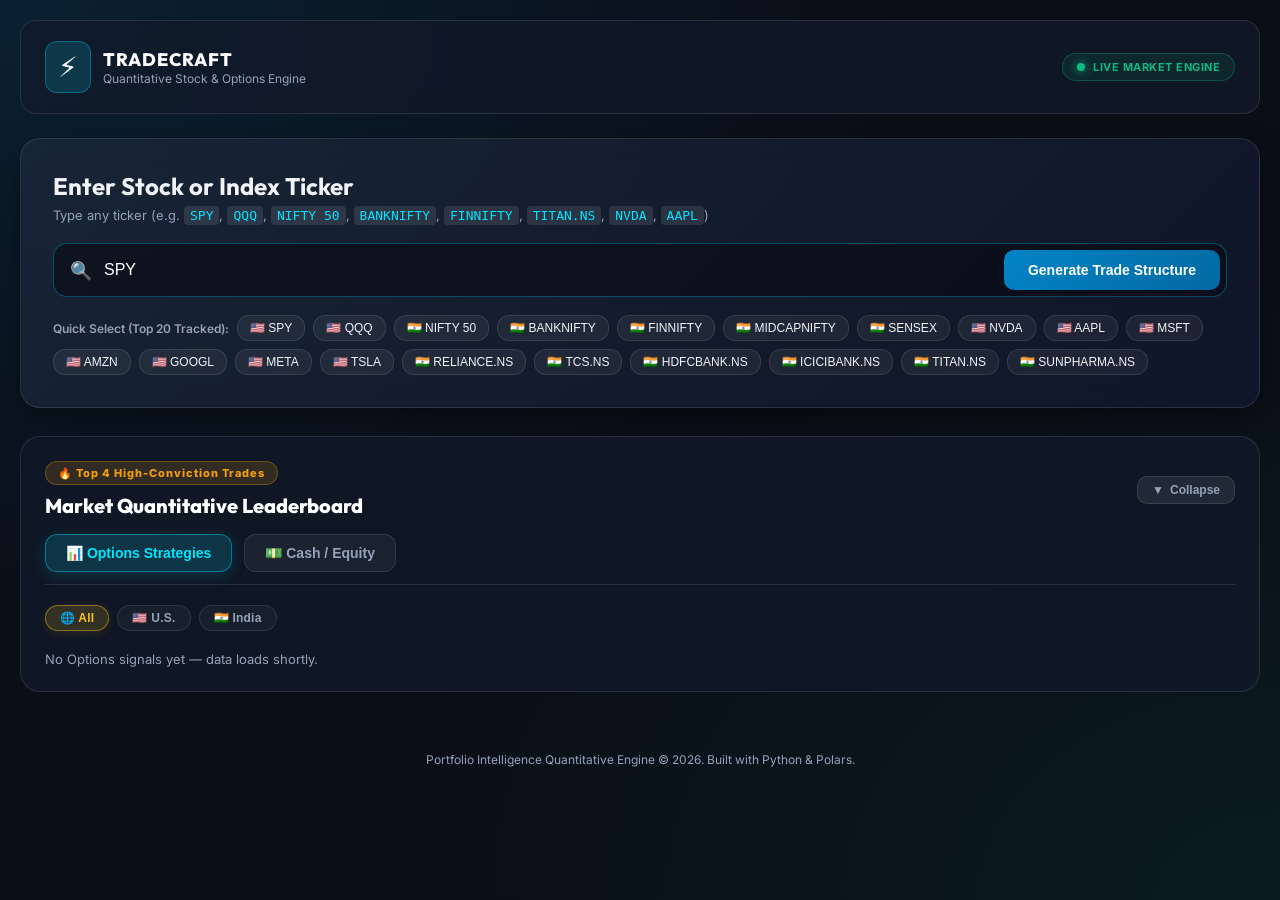
==== web/index.html @ 56a3c94c "Explicitly label Fit Score percentage on main dashboard overview card" ====
<!DOCTYPE html>
<html lang="en">
<head>
  <meta charset="UTF-8">
  <meta name="viewport" content="width=device-width, initial-scale=1.0">
  <meta http-equiv="Cache-Control" content="no-cache, no-store, must-revalidate">
  <meta http-equiv="Pragma" content="no-cache">
  <meta http-equiv="Expires" content="0">
  <title>TradeCraft | Quantitative Stock & Options Engine</title>
  <link rel="preconnect" href="https://fonts.googleapis.com">
  <link rel="preconnect" href="https://fonts.gstatic.com" crossorigin>
  <link href="https://fonts.googleapis.com/css2?family=Inter:wght@300;400;500;600;700;800&family=Outfit:wght@400;600;700;800&display=swap" rel="stylesheet">
  <link rel="stylesheet" href="styles.css?v=20260728_04">
</head>
<body>
  <div class="app-container">
    <!-- Navbar -->
    <header class="navbar">
      <div class="logo-area">
        <div class="logo-icon">⚡</div>
        <div class="logo-text">
          <span class="brand-title">TRADECRAFT</span>
          <span class="brand-subtitle">Quantitative Stock & Options Engine</span>
        </div>
      </div>
      <div class="market-status">
        <span class="pulse-dot"></span>
        <span class="status-text">LIVE MARKET ENGINE</span>
      </div>
    </header>

    <!-- Search Section -->
    <section class="search-section">
      <div class="search-card">
        <h2>Enter Stock or Index Ticker</h2>
        <p class="search-hint">Type any ticker (e.g. <code>SPY</code>, <code>QQQ</code>, <code>NIFTY 50</code>, <code>BANKNIFTY</code>, <code>FINNIFTY</code>, <code>TITAN.NS</code>, <code>NVDA</code>, <code>AAPL</code>)</p>
        
        <form id="search-form" class="search-form">
          <div class="input-wrapper">
            <span class="search-icon">🔍</span>
            <input type="text" id="symbol-input" placeholder="Search company name or ticker (e.g. Titan, Reliance, Apple, Nifty 50, SPY)..." autocomplete="off" value="SPY">
            <div id="search-autocomplete" class="search-autocomplete" style="display: none;"></div>
            <button type="submit" id="analyze-btn" class="btn-primary">
              <span class="btn-text">Generate Trade Structure</span>
              <span class="spinner" id="btn-spinner" style="display: none;"></span>
            </button>
          </div>
        </form>

        <div class="quick-chips" id="quick-chips">
          <span class="chip-label">Quick Select:</span>
          <button class="chip" data-symbol="SPY">SPY</button>
          <button class="chip" data-symbol="QQQ">QQQ</button>
          <button class="chip" data-symbol="^NSEI">NIFTY 50</button>
          <button class="chip" data-symbol="^NSEBANK">BANKNIFTY</button>
          <button class="chip" data-symbol="NIFTY_FIN_SERVICE.NS">FINNIFTY</button>
          <button class="chip" data-symbol="^NSEMDCP50">MIDCAPNIFTY</button>
          <button class="chip" data-symbol="^BSESN">SENSEX</button>
          <button class="chip" data-symbol="TITAN.NS">TITAN.NS</button>
          <button class="chip" data-symbol="NVDA">NVDA</button>
        </div>
      </div>
    </section>

    <!-- Top 4 Recommended Trades Leaderboard (Foldable) -->
    <section class="top-trades-section" id="top-trades-section">
      <div class="top-trades-header" id="leaderboard-toggle-btn">
        <div class="top-trades-title-area">
          <span class="section-badge">🔥 Top 4 High-Conviction Trades</span>
          <h2 class="section-title">Market Quantitative Leaderboard</h2>
        </div>
        <button class="fold-toggle-btn" id="fold-toggle-btn" aria-label="Toggle Leaderboard">
          <span id="fold-icon">▼</span>
          <span id="fold-text">Collapse</span>
        </button>
      </div>

      <div id="leaderboard-body" class="leaderboard-body">
        <div class="market-tabs">
          <button class="market-tab active" id="tab-options" data-category="options">📊 Options Strategies</button>
          <button class="market-tab" id="tab-cash" data-category="cash">💵 Cash / Equity</button>
        </div>
        <div class="market-filter-pills">
          <button class="filter-pill active" id="pill-all" data-market="all">🌐 All</button>
          <button class="filter-pill" id="pill-us" data-market="us">🇺🇸 U.S.</button>
          <button class="filter-pill" id="pill-india" data-market="india">🇮🇳 India</button>
        </div>

        <div id="top-trades-grid" class="top-trades-grid">
          <!-- Rendered dynamically by app.js -->
        </div>
      </div>
    </section>


    <!-- Loading State -->
    <div id="loading-state" class="loading-state" style="display: none;">
      <div class="pulse-loader"></div>
      <p class="loading-text">Fetching 2-Year OHLCV Data & Evaluating Decision Rules...</p>
    </div>

    <!-- Error Banner -->
    <div id="error-banner" class="error-banner" style="display: none;">
      <span class="error-icon">⚠️</span>
      <span id="error-message">Failed to load market data for ticker.</span>
    </div>

    <!-- Main layout: results + news sidebar -->
    <div class="main-with-sidebar" id="main-with-sidebar" style="display:none;">

      <!-- Results Container -->
      <main id="results-container" class="results-container">
        <div class="analysis-hero-grid">
          <!-- Hero Header: Stock Overview & Score -->
          <section class="hero-overview">
            <div class="overview-header">
              <div>
                <span class="symbol-badge" id="res-symbol">SPY</span>
                <h1 class="stock-price" id="res-price">$738.93</h1>
                <p class="as-of-time" id="res-as-of">As of Live Market Feed</p>
              </div>

              <div class="score-card">
                <div class="score-ring">
                  <span class="score-val" id="res-fit-score">85%</span>
                  <span class="score-denom">Fit Score</span>
                </div>
                <div class="score-meta">
                  <div class="regime-tag" id="res-regime">🟢 Strong Bull</div>
                  <div class="confidence-tag" id="res-confidence">Grade A</div>
                </div>
              </div>
            </div>
          </section>

          <!-- Primary Recommended Option Trade Card -->
          <section class="trade-recommendation-card">
            <div class="card-header">
              <div class="header-title">
                <span class="recommend-badge">RECOMMENDED OPTION TRADE</span>
                <h2 id="res-strategy-name">Credit Put Spread</h2>
              </div>
              <div class="trade-profile-pill" id="res-trade-profile">Credit | 30-45 DTE | 15-20 Delta</div>
            </div>

            <div class="trade-legs-container" id="res-legs-container">
              <!-- Dynamic Legs HTML -->
            </div>

            <div class="trade-metrics-row">
              <div class="metric-box">
                <span class="metric-lbl">Max Return / Risk</span>
                <span class="metric-val highlight" id="res-max-gain">Defined</span>
              </div>
              <div class="metric-box">
                <span class="metric-lbl">Implied Volatility (VIX)</span>
                <span class="metric-val" id="res-vix">15.0</span>
              </div>
              <div class="metric-box">
                <span class="metric-lbl">Target Expiration Window</span>
                <span class="metric-val" id="res-expiration-window">30-45 DTE</span>
              </div>
            </div>
          </section>
        </div>

        <!-- Technical Indicator Grid & Rules Breakdown -->
        <div class="grid-two-col">
          <!-- Technical Indicators Card -->
          <div class="panel-card">
            <div class="panel-header">
              <h3>📊 Market Indicators</h3>
            </div>
            <div class="indicator-grid" id="res-indicators-grid">
              <!-- Dynamic Indicators HTML -->
            </div>
          </div>

          <!-- Portfolio Manager Exit & Risk Rules Card -->
          <div class="panel-card">
            <div class="panel-header">
              <h3>🛡️ Position Exit & Risk Rules</h3>
            </div>
            <div class="exit-rules-list">
              <div class="exit-rule-item profit">
                <span class="rule-icon">🎯</span>
                <div>
                  <strong>50% Take Profit Rule</strong>
                  <p>Close trade when 50% to 75% of maximum profit is realized</p>
                </div>
              </div>
              <div class="exit-rule-item review">
                <span class="rule-icon">🕒</span>
                <div>
                  <strong>21 DTE Review Window</strong>
                  <p>Evaluate theta decay & delta expansion. Manage if delta exceeds 0.30</p>
                </div>
              </div>
              <div class="exit-rule-item exit">
                <span class="rule-icon">🔴</span>
                <div>
                  <strong>14 DTE Mandatory Gamma Exit Gate</strong>
                  <p>Mandatory exit or roll at 14 DTE to eliminate gamma acceleration risk</p>
                </div>
              </div>
              <div class="exit-rule-item stop">
                <span class="rule-icon">⚠️</span>
                <div>
                  <strong>100% Max Stop Loss Limit</strong>
                  <p>Close immediately if net loss reaches 1x net premium received</p>
                </div>
              </div>
            </div>
          </div>
        </div>

        <!-- Quantitative Decision Tree Rules Checklist -->
        <section class="panel-card full-width">
          <div class="panel-header">
            <h3>🌲 Quantitative Trend Rules Checklist (8-Rule Matrix)</h3>
          </div>
          <div class="rules-table-container">
            <table class="rules-table">
              <thead>
                <tr>
                  <th>Status</th>
                  <th>Trend Rule</th>
                  <th>Weighted Score</th>
                  <th>Quantitative Explanation</th>
                </tr>
              </thead>
              <tbody id="res-rules-tbody">
                <!-- Dynamic Rules HTML -->
              </tbody>
            </table>
          </div>
        </section>
      </main>

      <!-- News Sidebar -->
      <aside class="news-sidebar" id="news-sidebar">
        <div class="news-sidebar-header">
          <span class="section-badge">📰 News & Sentiment</span>
          <h3 class="news-sidebar-title" id="news-symbol-subtitle">Headlines</h3>
        </div>
        <div id="news-articles-list" class="news-sidebar-list">
          <!-- Rendered dynamically by app.js -->
        </div>
      </aside>

    </div><!-- /main-with-sidebar -->

    <!-- Footer -->
    <footer class="footer">
      <p>Portfolio Intelligence Quantitative Engine &copy; 2026. Built with Python & Polars.</p>
    </footer>
  </div>

  <script src="app.js?v=20260730_03"></script>
</body>
</html>
---- web/styles.css ----
/* Modern Dark Glassmorphism Design Tokens */
:root {
  --bg-dark: #0a0e17;
  --bg-card: rgba(18, 26, 42, 0.75);
  --bg-card-hover: rgba(28, 38, 62, 0.85);
  --border-color: rgba(255, 255, 255, 0.1);
  --border-glow: rgba(0, 229, 255, 0.3);

  --text-main: #f0f4f8;
  --text-muted: #94a3b8;
  --text-accent: #38bdf8;

  --accent-cyan: #00e5ff;
  --accent-green: #10b981;
  --accent-yellow: #f59e0b;
  --accent-red: #ef4444;
  --accent-purple: #8b5cf6;

  --gradient-card: linear-gradient(135deg, rgba(30, 41, 59, 0.7) 0%, rgba(15, 23, 42, 0.9) 100%);
  --gradient-btn: linear-gradient(135deg, #0284c7 0%, #0369a1 100%);
  --shadow-lg: 0 10px 30px -5px rgba(0, 0, 0, 0.5);
  --font-family: 'Inter', system-ui, -apple-system, sans-serif;
  --font-heading: 'Outfit', sans-serif;
}

* {
  box-sizing: border-box;
  margin: 0;
  padding: 0;
}

body {
  background-color: var(--bg-dark);
  background-image: 
    radial-gradient(at 0% 0%, rgba(14, 165, 233, 0.12) 0px, transparent 50%),
    radial-gradient(at 100% 100%, rgba(16, 185, 129, 0.08) 0px, transparent 50%);
  color: var(--text-main);
  font-family: var(--font-family);
  min-height: 100vh;
  padding: 20px;
}

.app-container {
  max-width: 1440px;
  margin: 0 auto;
}

/* Navbar */
.navbar {
  display: flex;
  justify-content: space-between;
  align-items: center;
  padding: 20px 24px;
  background: var(--bg-card);
  backdrop-filter: blur(12px);
  border: 1px solid var(--border-color);
  border-radius: 16px;
  margin-bottom: 24px;
}

.logo-area {
  display: flex;
  align-items: center;
  gap: 12px;
}

.logo-icon {
  font-size: 28px;
  background: rgba(0, 229, 255, 0.15);
  padding: 8px 12px;
  border-radius: 12px;
  border: 1px solid rgba(0, 229, 255, 0.3);
}

.logo-text {
  display: flex;
  flex-direction: column;
}

.brand-title {
  font-family: var(--font-heading);
  font-size: 18px;
  font-weight: 800;
  letter-spacing: 1px;
  color: #ffffff;
}

.brand-subtitle {
  font-size: 12px;
  color: var(--text-muted);
}

.market-status {
  display: flex;
  align-items: center;
  gap: 8px;
  background: rgba(16, 185, 129, 0.1);
  padding: 6px 14px;
  border-radius: 20px;
  border: 1px solid rgba(16, 185, 129, 0.3);
}

.pulse-dot {
  width: 8px;
  height: 8px;
  background-color: var(--accent-green);
  border-radius: 50%;
  box-shadow: 0 0 10px var(--accent-green);
  animation: pulse 1.5s infinite;
}

@keyframes pulse {
  0% { transform: scale(0.95); opacity: 0.8; }
  50% { transform: scale(1.2); opacity: 1; }
  100% { transform: scale(0.95); opacity: 0.8; }
}

.status-text {
  font-size: 11px;
  font-weight: 700;
  color: var(--accent-green);
  letter-spacing: 0.5px;
}

/* Search Section */
.search-card {
  background: var(--gradient-card);
  backdrop-filter: blur(12px);
  border: 1px solid var(--border-color);
  border-radius: 20px;
  padding: 32px;
  margin-bottom: 28px;
  box-shadow: var(--shadow-lg);
}

.search-card h2 {
  font-family: var(--font-heading);
  font-size: 24px;
  font-weight: 700;
  margin-bottom: 6px;
}

.search-hint {
  font-size: 13px;
  color: var(--text-muted);
  margin-bottom: 20px;
}

.search-hint code {
  background: rgba(255, 255, 255, 0.1);
  padding: 2px 6px;
  border-radius: 4px;
  color: var(--accent-cyan);
}

.search-form .input-wrapper {
  position: relative;
  display: flex;
  align-items: center;
  background: rgba(10, 14, 23, 0.7);
  border: 1px solid var(--border-glow);
  border-radius: 14px;
  padding: 6px 6px 6px 16px;
  gap: 12px;

  transition: border-color 0.2s ease, box-shadow 0.2s ease;
}

.search-autocomplete {
  position: absolute;
  top: 100%;
  left: 0;
  right: 0;
  margin-top: 6px;
  background: rgba(15, 23, 42, 0.95);
  backdrop-filter: blur(16px);
  border: 1px solid var(--accent-cyan);
  border-radius: 12px;
  box-shadow: 0 10px 30px rgba(0, 0, 0, 0.8);
  overflow-y: auto;
  max-height: 320px;
  z-index: 9999;
}

.autocomplete-item {
  display: flex;
  justify-content: space-between;
  align-items: center;
  padding: 12px 16px;
  cursor: pointer;
  border-bottom: 1px solid rgba(255, 255, 255, 0.05);
  transition: background 0.2s ease;
}

.autocomplete-item:last-child {
  border-bottom: none;
}

.autocomplete-item:hover {
  background: rgba(0, 229, 255, 0.15);
}

.autocomplete-name {
  font-size: 13px;
  font-weight: 600;
  color: #ffffff;
}

.autocomplete-sym {
  font-size: 11px;
  font-weight: 700;
  color: var(--accent-cyan);
  background: rgba(0, 229, 255, 0.1);
  padding: 2px 6px;
  border-radius: 4px;
}

.search-form .input-wrapper:focus-within {
  border-color: var(--accent-cyan);
  box-shadow: 0 0 15px rgba(0, 229, 255, 0.25);
}

.search-icon {
  font-size: 18px;
  color: var(--text-muted);
}

.search-form input {
  flex: 1;
  background: transparent;
  border: none;
  outline: none;
  color: #ffffff;
  font-size: 16px;
  font-weight: 500;
}

.btn-primary {
  background: var(--gradient-btn);
  color: #ffffff;
  border: none;
  padding: 12px 24px;
  border-radius: 10px;
  font-weight: 600;
  font-size: 14px;
  cursor: pointer;
  white-space: nowrap;

  transition: transform 0.15s ease, filter 0.15s ease;
}

.btn-primary:hover {
  transform: translateY(-1px);
  filter: brightness(1.1);
}

.quick-chips {
  display: flex;
  flex-wrap: wrap;
  align-items: center;
  gap: 8px;
  margin-top: 18px;
}

.chip-label {
  font-size: 12px;
  color: var(--text-muted);
  font-weight: 600;
}

.chip {
  background: rgba(255, 255, 255, 0.06);
  border: 1px solid var(--border-color);
  color: var(--text-main);
  padding: 5px 12px;
  border-radius: 12px;
  font-size: 12px;
  font-weight: 500;
  cursor: pointer;

  transition: all 0.15s ease;
}

.chip:hover {
  background: rgba(0, 229, 255, 0.15);
  border-color: var(--accent-cyan);
  color: #ffffff;
}

/* Loading & Error */
.loading-state {
  text-align: center;
  padding: 60px 20px;
}

.pulse-loader {
  width: 50px;
  height: 50px;
  margin: 0 auto 20px;
  border: 3px solid rgba(0, 229, 255, 0.1);
  border-top-color: var(--accent-cyan);
  border-radius: 50%;
  animation: spin 1s infinite linear;
}

@keyframes spin {
  to { transform: rotate(360deg); }
}

.loading-text {
  color: var(--text-muted);
  font-size: 14px;
}

.error-banner {
  background: rgba(239, 68, 68, 0.15);
  border: 1px solid rgba(239, 68, 68, 0.4);
  color: #fca5a5;
  padding: 16px;
  border-radius: 12px;
  display: flex;
  align-items: center;
  gap: 12px;
  margin-bottom: 24px;
}

/* Hero Overview Grid Layout */
.analysis-hero-grid {
  display: grid;
  grid-template-columns: 1fr;
  gap: 24px;
  margin-bottom: 24px;
}

@media (min-width: 1100px) {
  .analysis-hero-grid {
    grid-template-columns: 1fr 1.35fr;
  }

  .analysis-hero-grid .hero-overview,
  .analysis-hero-grid .trade-recommendation-card {
    margin-bottom: 0;
    height: 100%;
  }
}

.hero-overview {
  background: var(--gradient-card);
  border: 1px solid var(--border-color);
  border-radius: 20px;
  padding: 28px;
  margin-bottom: 24px;
}

.overview-header {
  display: flex;
  justify-content: space-between;
  align-items: center;

  flex-wrap: wrap;
  gap: 20px;
}

.symbol-badge {
  background: rgba(0, 229, 255, 0.15);
  color: var(--accent-cyan);
  padding: 4px 10px;
  border-radius: 6px;
  font-size: 12px;
  font-weight: 700;
  letter-spacing: 1px;
}

.stock-price {
  font-family: var(--font-heading);
  font-size: 38px;
  font-weight: 800;
  margin: 6px 0 2px;
}

.as-of-time {
  font-size: 12px;
  color: var(--text-muted);
}

.score-card {
  display: flex;
  align-items: center;
  gap: 16px;
  background: rgba(10, 14, 23, 0.5);
  padding: 14px 20px;
  border-radius: 16px;
  border: 1px solid var(--border-color);
}

.score-ring {
  display: flex;
  align-items: baseline;
}

.score-val {
  font-family: var(--font-heading);
  font-size: 36px;
  font-weight: 800;
  color: var(--accent-green);
}

.score-denom {
  font-size: 14px;
  color: var(--text-muted);
  margin-left: 2px;
}

.regime-tag {
  font-size: 14px;
  font-weight: 700;
  color: #ffffff;
  margin-bottom: 4px;
}

.confidence-tag {
  font-size: 12px;
  color: var(--text-accent);
}

/* Trade Recommendation Card */
.trade-recommendation-card {
  background: linear-gradient(135deg, rgba(16, 185, 129, 0.1) 0%, rgba(15, 23, 42, 0.9) 100%);
  border: 1px solid rgba(16, 185, 129, 0.3);
  border-radius: 20px;
  padding: 28px;
  margin-bottom: 24px;
  box-shadow: 0 10px 25px -5px rgba(16, 185, 129, 0.15);
}

.card-header {
  display: flex;
  justify-content: space-between;
  align-items: flex-start;
  margin-bottom: 20px;

  flex-wrap: wrap;
  gap: 12px;
}

.recommend-badge {
  font-size: 11px;
  font-weight: 800;
  letter-spacing: 1.5px;
  color: var(--accent-green);
}

.card-header h2 {
  font-family: var(--font-heading);
  font-size: 26px;
  font-weight: 800;
  margin-top: 4px;
}

.trade-profile-pill {
  background: rgba(0, 229, 255, 0.15);
  border: 1px solid var(--accent-cyan);
  color: #ffffff;
  padding: 6px 14px;
  border-radius: 12px;
  font-size: 13px;
  font-weight: 600;
}

.trade-legs-container {
  display: flex;
  flex-direction: column;
  gap: 10px;
  margin-bottom: 20px;
}

.leg-card {
  display: flex;
  justify-content: space-between;
  align-items: center;
  background: rgba(10, 14, 23, 0.7);
  border: 1px solid var(--border-color);
  padding: 14px 20px;
  border-radius: 12px;

  flex-wrap: wrap;
  gap: 10px;
}

.leg-action {
  font-weight: 800;
  font-size: 13px;
  padding: 4px 10px;
  border-radius: 6px;
}

.leg-action.buy {
  background: rgba(16, 185, 129, 0.2);
  color: var(--accent-green);
}

.leg-action.sell {
  background: rgba(239, 68, 68, 0.2);
  color: var(--accent-red);
}

.leg-details {
  font-family: var(--font-heading);
  font-size: 16px;
  font-weight: 700;
}

.leg-expiry {
  font-size: 13px;
  color: var(--text-muted);
}

.trade-metrics-row {
  display: grid;
  grid-template-columns: repeat(auto-fit, minmax(200px, 1fr));
  gap: 14px;
}

.metric-box {
  background: rgba(10, 14, 23, 0.6);
  padding: 14px 18px;
  border-radius: 12px;
  border: 1px solid var(--border-color);
}

.metric-lbl {
  display: block;
  font-size: 11px;
  color: var(--text-muted);
  margin-bottom: 4px;
}

.metric-val {
  font-size: 15px;
  font-weight: 700;
}

.metric-val.highlight {
  color: var(--accent-green);
}

/* Grid Layout */
.grid-two-col {
  display: grid;
  grid-template-columns: 1fr 1fr;
  gap: 24px;
  margin-bottom: 24px;
}

@media (max-width: 900px) {
  .grid-two-col {
    grid-template-columns: 1fr;
  }
}

.panel-card {
  background: var(--bg-card);
  border: 1px solid var(--border-color);
  border-radius: 20px;
  padding: 24px;
}

.panel-card.full-width {
  margin-bottom: 24px;
}

.panel-header h3 {
  font-family: var(--font-heading);
  font-size: 18px;
  font-weight: 700;
  margin-bottom: 18px;
}

/* Indicators */
.indicator-grid {
  display: grid;
  grid-template-columns: repeat(2, 1fr);
  gap: 12px;
}

.ind-item {
  background: rgba(10, 14, 23, 0.5);
  padding: 10px 14px;
  border-radius: 10px;
  border: 1px solid var(--border-color);
}

.ind-name {
  font-size: 11px;
  color: var(--text-muted);
}

.ind-value {
  font-size: 14px;
  font-weight: 700;
  margin-top: 2px;
}

/* Exit Rules */
.exit-rules-list {
  display: flex;
  flex-direction: column;
  gap: 12px;
}

.exit-rule-item {
  display: flex;
  align-items: flex-start;
  gap: 12px;
  background: rgba(10, 14, 23, 0.5);
  padding: 12px 16px;
  border-radius: 12px;
  border: 1px solid var(--border-color);
}

.rule-icon {
  font-size: 18px;
  margin-top: 2px;
}

.exit-rule-item strong {
  font-size: 13px;
  color: #ffffff;
}

.exit-rule-item p {
  font-size: 12px;
  color: var(--text-muted);
  margin-top: 2px;
}

/* Rules Table */
.rules-table-container {
  overflow-x: auto;
}

.rules-table {
  width: 100%;
  border-collapse: collapse;
  font-size: 13px;
}

.rules-table th {
  text-align: left;
  padding: 12px 16px;
  background: rgba(10, 14, 23, 0.6);
  color: var(--text-muted);
  font-size: 12px;
  border-bottom: 1px solid var(--border-color);
}

.rules-table td {
  padding: 12px 16px;
  border-bottom: 1px solid rgba(255, 255, 255, 0.05);
}

.status-badge {
  font-weight: 700;
  padding: 3px 8px;
  border-radius: 6px;
  font-size: 11px;
}

.status-badge.pass {
  background: rgba(16, 185, 129, 0.2);
  color: var(--accent-green);
}

.status-badge.fail {
  background: rgba(239, 68, 68, 0.2);
  color: var(--accent-red);
}

/* Top 5 Leaderboard Section */
.top-trades-section {
  background: var(--bg-card);
  backdrop-filter: blur(16px);
  border: 1px solid var(--border-color);
  border-radius: 20px;
  padding: 24px;
  margin-bottom: 30px;
}

.top-trades-header {
  display: flex;
  justify-content: space-between;
  align-items: center;
  margin-bottom: 16px;
  cursor: pointer;
  user-select: none;
}

.fold-toggle-btn {
  background: rgba(255, 255, 255, 0.08);
  border: 1px solid var(--border-color);
  color: var(--text-muted);
  padding: 6px 14px;
  border-radius: 10px;
  font-size: 12px;
  font-weight: 700;
  cursor: pointer;
  display: flex;
  align-items: center;
  gap: 6px;
  transition: all 0.2s ease;
}

.fold-toggle-btn:hover {
  background: rgba(0, 229, 255, 0.15);
  color: var(--accent-cyan);
  border-color: rgba(0, 229, 255, 0.3);
}

.leaderboard-body {
  transition: max-height 0.3s ease, opacity 0.3s ease;
}

.top-trades-section.collapsed .leaderboard-body {
  display: none;
}

.top-trades-section.collapsed {
  padding-bottom: 18px;
}

.section-badge {
  display: inline-block;
  background: rgba(245, 158, 11, 0.15);
  color: #f59e0b;
  border: 1px solid rgba(245, 158, 11, 0.3);
  padding: 4px 12px;
  border-radius: 12px;
  font-size: 11px;
  font-weight: 800;
  letter-spacing: 1px;
  margin-bottom: 8px;
}

.section-title {
  font-family: var(--font-heading);
  font-size: 20px;
  font-weight: 800;
  color: #ffffff;
}

.market-tabs {
  display: flex;
  gap: 12px;
  margin-bottom: 20px;
  border-bottom: 1px solid var(--border-color);
  padding-bottom: 12px;
}

.market-tab {
  background: rgba(255, 255, 255, 0.05);
  border: 1px solid var(--border-color);
  color: var(--text-muted);
  padding: 10px 20px;
  border-radius: 12px;
  font-size: 14px;
  font-weight: 700;
  cursor: pointer;
  transition: all 0.2s ease;
}

.market-tab.active {
  background: rgba(0, 229, 255, 0.15);
  color: var(--accent-cyan);
  border-color: rgba(0, 229, 255, 0.4);
  box-shadow: 0 4px 15px rgba(0, 229, 255, 0.15);
}

.market-filter-pills {
  display: flex;
  gap: 8px;
  margin-bottom: 20px;
  flex-wrap: wrap;
}

.filter-pill {
  background: rgba(255, 255, 255, 0.04);
  border: 1px solid var(--border-color);
  color: var(--text-muted);
  padding: 5px 14px;
  border-radius: 20px;
  font-size: 12px;
  font-weight: 600;
  cursor: pointer;
  transition: all 0.2s ease;
  letter-spacing: 0.02em;
}

.filter-pill:hover {
  background: rgba(251, 191, 36, 0.08);
  color: #fbbf24;
  border-color: rgba(251, 191, 36, 0.3);
}

.filter-pill.active {
  background: rgba(251, 191, 36, 0.15);
  color: #fbbf24;
  border-color: rgba(251, 191, 36, 0.45);
  box-shadow: 0 2px 10px rgba(251, 191, 36, 0.12);
}

.top-trades-grid {
  display: grid;
  grid-template-columns: repeat(4, 1fr);
  gap: 16px;
}

@media (max-width: 1100px) {
  .top-trades-grid {
    grid-template-columns: repeat(2, 1fr);
  }
}

@media (max-width: 640px) {
  .top-trades-grid {
    grid-template-columns: 1fr;
  }
}

.top-card {
  background: rgba(10, 14, 23, 0.6);
  border: 1px solid var(--border-color);
  border-radius: 16px;
  padding: 18px;
  display: flex;
  flex-direction: column;
  justify-content: space-between;
  transition: all 0.2s ease;
  position: relative;
  overflow: hidden;
}

.top-card:hover {
  border-color: rgba(0, 229, 255, 0.4);
  transform: translateY(-2px);
}

.top-card-rank {
  position: absolute;
  top: 12px;
  right: 14px;
  font-family: var(--font-heading);
  font-size: 18px;
  font-weight: 800;
  color: rgba(255, 255, 255, 0.2);
}

.top-card-header {
  display: flex;
  align-items: center;
  gap: 8px;
  margin-bottom: 8px;
}

.top-card-symbol {
  font-family: var(--font-heading);
  font-size: 16px;
  font-weight: 800;
  color: #ffffff;
}

.top-card-price {
  font-size: 13px;
  color: var(--text-muted);
}

.top-card-score {
  display: flex;
  align-items: baseline;
  gap: 6px;
  margin-bottom: 10px;
}

.score-val {
  font-family: var(--font-heading);
  font-size: 22px;
  font-weight: 800;
  color: var(--accent-cyan);
}

.score-label {
  font-size: 11px;
  color: var(--text-muted);
}

.top-card-strategy {
  font-size: 13px;
  font-weight: 700;
  color: #f1f5f9;
  margin-bottom: 4px;
}

.top-card-leg {
  font-size: 12px;
  color: #94a3b8;
  line-height: 1.4;
  margin-bottom: 14px;
}

.top-card-btn {
  background: rgba(0, 229, 255, 0.1);
  border: 1px solid rgba(0, 229, 255, 0.3);
  color: var(--accent-cyan);
  padding: 8px 14px;
  border-radius: 8px;
  font-size: 12px;
  font-weight: 700;
  cursor: pointer;
  transition: all 0.2s ease;
  width: 100%;
  text-align: center;
}

.top-card-btn:hover {
  background: rgba(0, 229, 255, 0.25);
}

.footer {
  text-align: center;
  padding: 30px 0;
  font-size: 12px;
  color: var(--text-muted);
}

/* Mobile responsive search form */
@media (max-width: 640px) {
  .search-form .input-wrapper {
    flex-direction: column;
    align-items: stretch;
    padding: 12px;
    gap: 10px;
  }

  .btn-primary {
    width: 100%;
    text-align: center;
    padding: 14px;
  }
}

/* Native News & Sentiment Panel */
.news-dashboard-section {
  background: var(--bg-card);
  backdrop-filter: blur(16px);
  border: 1px solid var(--border-color);
  border-radius: 20px;
  padding: 24px;
  margin-bottom: 30px;
}

@media (max-width: 768px) {
  .news-dashboard-section {
    display: none !important;
  }
}

.news-dashboard-header {
  display: flex;
  justify-content: space-between;
  align-items: center;
  margin-bottom: 16px;
  cursor: pointer;
  user-select: none;
}

.news-dashboard-section.collapsed .news-dashboard-body {
  display: none;
}

.news-dashboard-section.collapsed {
  padding-bottom: 18px;
}

.news-articles-grid {
  display: grid;
  grid-template-columns: repeat(auto-fill, minmax(280px, 1fr));
  gap: 16px;
}

.news-article-card {
  background: rgba(10, 14, 23, 0.6);
  border: 1px solid var(--border-color);
  border-radius: 14px;
  padding: 16px;
  transition: all 0.2s ease;
  text-decoration: none;
  display: flex;
  flex-direction: column;
  justify-content: space-between;
}

.news-article-card:hover {
  border-color: var(--accent-cyan);
  transform: translateY(-2px);
  background: rgba(30, 41, 59, 0.7);
  box-shadow: 0 4px 20px rgba(0, 229, 255, 0.1);
}

.news-article-title {
  font-size: 14px;
  font-weight: 600;
  color: #e2e8f0;
  line-height: 1.4;
  margin-bottom: 12px;
}

.news-article-meta {
  display: flex;
  justify-content: space-between;
  align-items: center;
  font-size: 12px;
  color: var(--text-muted);
}

.sentiment-pill {
  padding: 2px 8px;
  border-radius: 6px;
  font-weight: 700;
  font-size: 10px;
  text-transform: uppercase;
}

.sentiment-bullish {
  background: rgba(0, 229, 255, 0.15);
  color: #00e5ff;
  border: 1px solid rgba(0, 229, 255, 0.3);
}

.sentiment-bearish {
  background: rgba(255, 75, 75, 0.15);
  color: #ff4b4b;
  border: 1px solid rgba(255, 75, 75, 0.3);
}

.sentiment-neutral {
  background: rgba(255, 193, 7, 0.15);
  color: #ffc107;
  border: 1px solid rgba(255, 193, 7, 0.3);
}

/* ── News Sidebar Layout ─────────────────────────────────────────────────── */
.main-with-sidebar {
  display: flex;
  align-items: flex-start;
  gap: 20px;
  max-width: 1600px;
  margin: 0 auto;
  padding: 0 20px 40px;
}

.main-with-sidebar .results-container {
  flex: 1 1 0;
  min-width: 0;
  display: block !important;
  padding: 0;
  max-width: none;
  margin: 0;
}

.news-sidebar {
  flex: 0 0 300px;
  width: 300px;
  position: sticky;
  top: 80px;
  max-height: calc(100vh - 100px);
  overflow-y: auto;
  background: rgba(15, 23, 42, 0.85);
  border: 1px solid rgba(99, 102, 241, 0.25);
  border-radius: 16px;
  padding: 16px 14px;
  backdrop-filter: blur(12px);
  scrollbar-width: thin;
  scrollbar-color: rgba(99, 102, 241, 0.3) transparent;
}

.news-sidebar-header {
  margin-bottom: 12px;
  padding-bottom: 10px;
  border-bottom: 1px solid rgba(255, 255, 255, 0.08);
}

.news-sidebar-title {
  font-size: 12px;
  font-weight: 700;
  color: #e2e8f0;
  margin: 5px 0 0;
  white-space: nowrap;
  overflow: hidden;
  text-overflow: ellipsis;
}

.news-sidebar-list {
  display: flex;
  flex-direction: column;
  gap: 10px;
}

.news-sidebar-list .news-article-card {
  padding: 10px 12px;
  border-radius: 10px;
  background: rgba(30, 41, 59, 0.7);
  border: 1px solid rgba(255, 255, 255, 0.06);
  transition: background 0.2s;
}

.news-sidebar-list .news-article-card:hover {
  background: rgba(99, 102, 241, 0.12);
}

.news-sidebar-list .news-article-card .news-headline {
  font-size: 11.5px;
  line-height: 1.45;
  color: #cbd5e1;
  font-weight: 500;
  margin-bottom: 5px;
  display: -webkit-box;
  -webkit-line-clamp: 3;
  -webkit-box-orient: vertical;
  overflow: hidden;
}

.news-sidebar-list .news-article-card .news-meta {
  font-size: 10px;
  color: #64748b;
}

@media (max-width: 1100px) {
  .main-with-sidebar {
    flex-direction: column;
    padding: 0 12px 32px;
  }
  .news-sidebar {
    position: static;
    width: 100%;
    flex: none;
    max-height: 380px;
  }
}
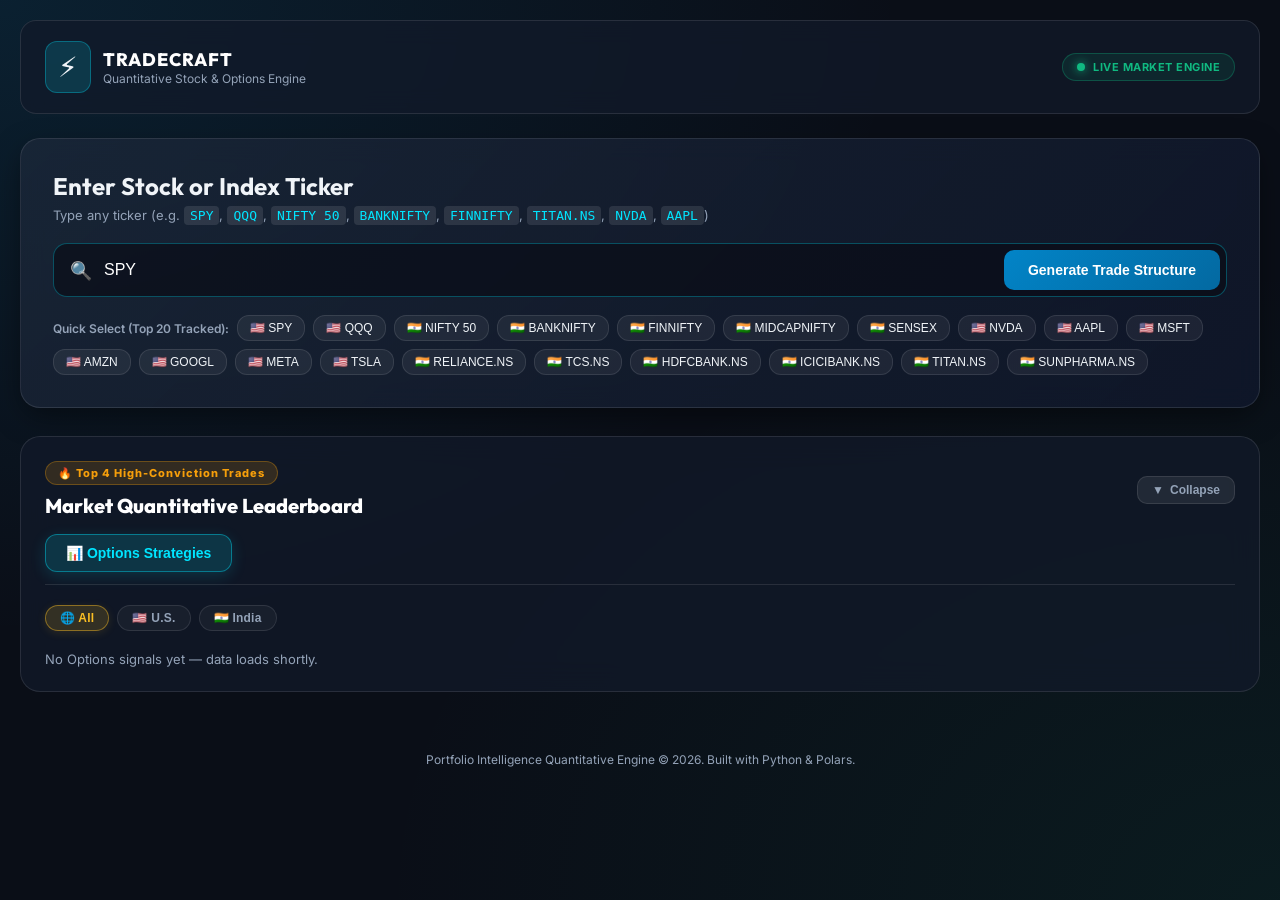
==== commit cd5dca6e: "Hide Cash/Equity leaderboard tab from web UI" ====
--- a/web/index.html
+++ b/web/index.html
@@ -78,7 +78,7 @@
       <div id="leaderboard-body" class="leaderboard-body">
         <div class="market-tabs">
           <button class="market-tab active" id="tab-options" data-category="options">📊 Options Strategies</button>
-          <button class="market-tab" id="tab-cash" data-category="cash">💵 Cash / Equity</button>
+          <button class="market-tab" id="tab-cash" data-category="cash" style="display: none;">💵 Cash / Equity</button>
         </div>
         <div class="market-filter-pills">
           <button class="filter-pill active" id="pill-all" data-market="all">🌐 All</button>
@@ -122,8 +122,8 @@
 
               <div class="score-card">
                 <div class="score-ring">
-                  <span class="score-val" id="res-fit-score">85%</span>
-                  <span class="score-denom">Fit Score</span>
+                  <span class="score-val" id="res-fit-score">8.5</span>
+                  <span class="score-denom">/ 10</span>
                 </div>
                 <div class="score-meta">
                   <div class="regime-tag" id="res-regime">🟢 Strong Bull</div>
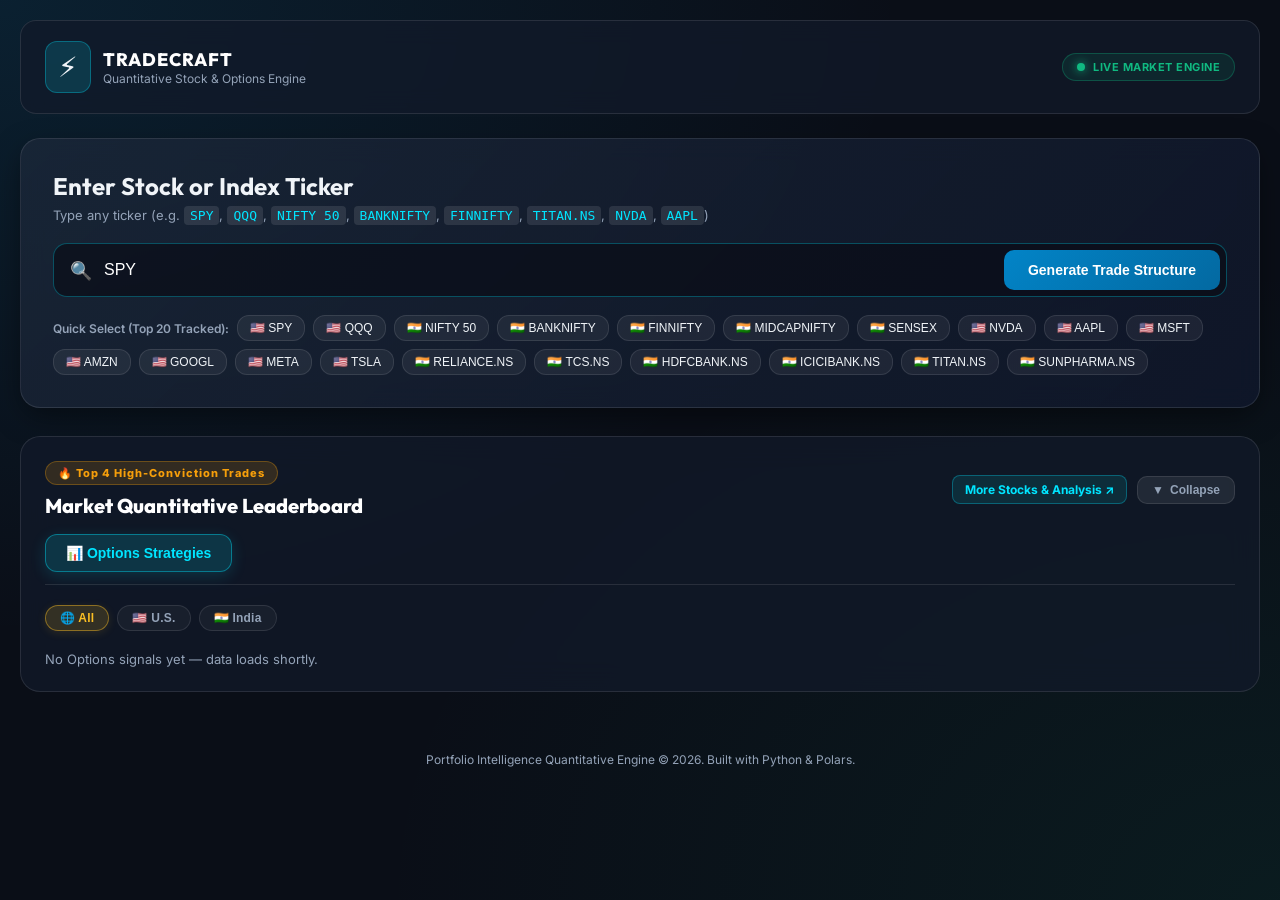
==== commit eca0bdf1: "Add More Stocks & Analysis external link to open extended stock market screener in a new window" ====
--- a/web/index.html
+++ b/web/index.html
@@ -69,10 +69,15 @@
           <span class="section-badge">🔥 Top 4 High-Conviction Trades</span>
           <h2 class="section-title">Market Quantitative Leaderboard</h2>
         </div>
-        <button class="fold-toggle-btn" id="fold-toggle-btn" aria-label="Toggle Leaderboard">
-          <span id="fold-icon">▼</span>
-          <span id="fold-text">Collapse</span>
-        </button>
+        <div class="top-trades-header-controls" style="display: flex; align-items: center; gap: 10px;">
+          <a href="https://finance.yahoo.com/research/screener" target="_blank" rel="noopener noreferrer" class="more-stocks-link" style="color: var(--accent-cyan); font-size: 12px; font-weight: 700; text-decoration: none; padding: 6px 12px; border-radius: 8px; background: rgba(0, 229, 255, 0.1); border: 1px solid rgba(0, 229, 255, 0.3); transition: all 0.2s;" onmouseover="this.style.background='rgba(0, 229, 255, 0.25)'" onmouseout="this.style.background='rgba(0, 229, 255, 0.1)'">
+            More Stocks &amp; Analysis ↗
+          </a>
+          <button class="fold-toggle-btn" id="fold-toggle-btn" aria-label="Toggle Leaderboard">
+            <span id="fold-icon">▼</span>
+            <span id="fold-text">Collapse</span>
+          </button>
+        </div>
       </div>
 
       <div id="leaderboard-body" class="leaderboard-body">
@@ -217,7 +222,7 @@
         <!-- Quantitative Decision Tree Rules Checklist -->
         <section class="panel-card full-width">
           <div class="panel-header">
-            <h3>🌲 Quantitative Trend Rules Checklist (8-Rule Matrix)</h3>
+            <h3>🌲 Trend Validation Rules</h3>
           </div>
           <div class="rules-table-container">
             <table class="rules-table">
@@ -225,8 +230,7 @@
                 <tr>
                   <th>Status</th>
                   <th>Trend Rule</th>
-                  <th>Weighted Score</th>
-                  <th>Quantitative Explanation</th>
+                  <th>Result</th>
                 </tr>
               </thead>
               <tbody id="res-rules-tbody">
--- a/web/styles.css
+++ b/web/styles.css
@@ -1067,8 +1067,8 @@
 }
 
 .news-sidebar {
-  flex: 0 0 300px;
-  width: 300px;
+  flex: 0 0 360px;
+  width: 360px;
   position: sticky;
   top: 80px;
   max-height: calc(100vh - 100px);
@@ -1076,7 +1076,7 @@
   background: rgba(15, 23, 42, 0.85);
   border: 1px solid rgba(99, 102, 241, 0.25);
   border-radius: 16px;
-  padding: 16px 14px;
+  padding: 18px 16px;
   backdrop-filter: blur(12px);
   scrollbar-width: thin;
   scrollbar-color: rgba(99, 102, 241, 0.3) transparent;
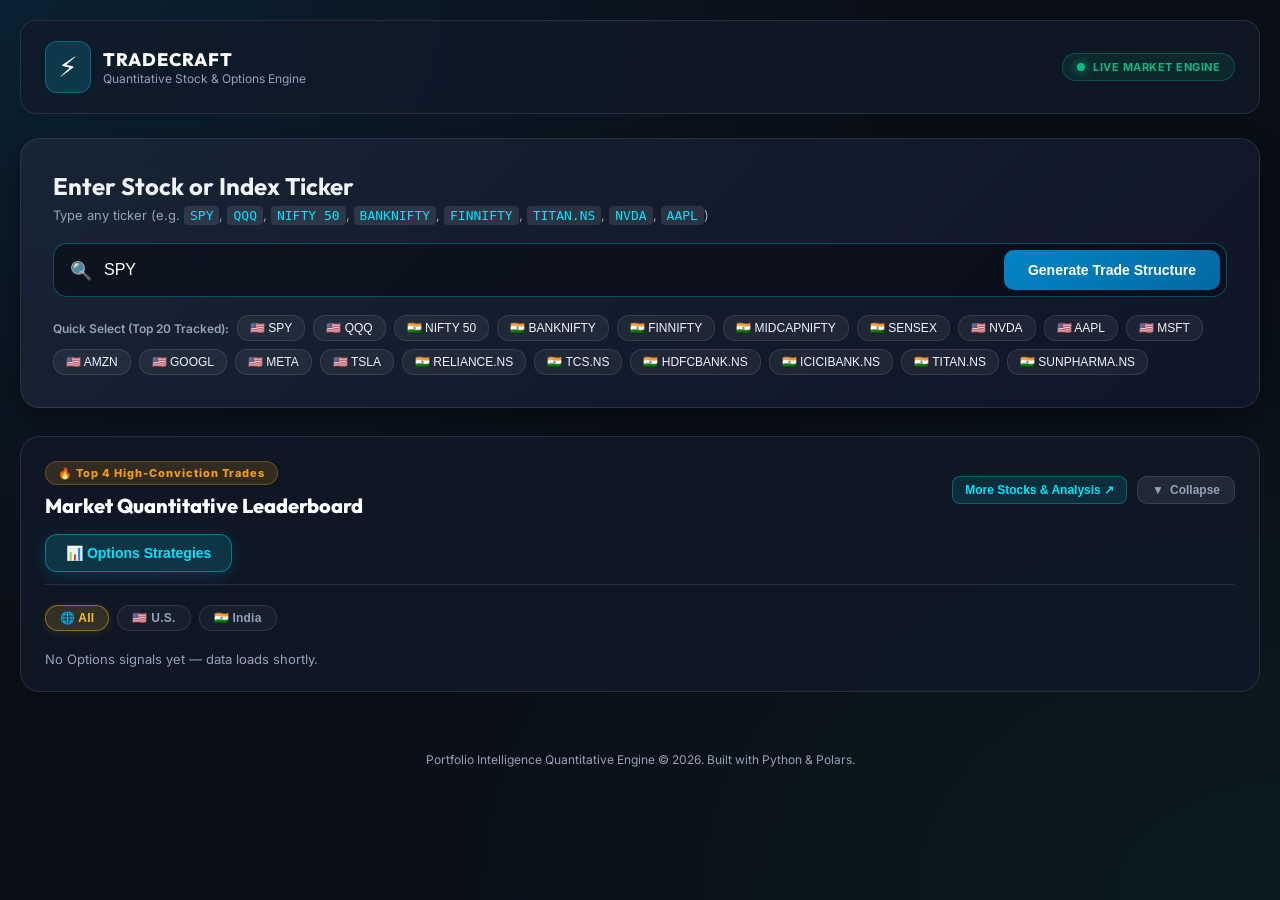
==== commit 90b30447: "Update More Stocks & Analysis button to open extended modal grid listing all tracked candidate stock" ====
--- a/web/index.html
+++ b/web/index.html
@@ -70,9 +70,9 @@
           <h2 class="section-title">Market Quantitative Leaderboard</h2>
         </div>
         <div class="top-trades-header-controls" style="display: flex; align-items: center; gap: 10px;">
-          <a href="https://finance.yahoo.com/research/screener" target="_blank" rel="noopener noreferrer" class="more-stocks-link" style="color: var(--accent-cyan); font-size: 12px; font-weight: 700; text-decoration: none; padding: 6px 12px; border-radius: 8px; background: rgba(0, 229, 255, 0.1); border: 1px solid rgba(0, 229, 255, 0.3); transition: all 0.2s;" onmouseover="this.style.background='rgba(0, 229, 255, 0.25)'" onmouseout="this.style.background='rgba(0, 229, 255, 0.1)'">
+          <button id="more-stocks-btn" class="more-stocks-link" style="color: var(--accent-cyan); font-size: 12px; font-weight: 700; border: 1px solid rgba(0, 229, 255, 0.3); padding: 6px 12px; border-radius: 8px; background: rgba(0, 229, 255, 0.1); cursor: pointer; transition: all 0.2s;" onmouseover="this.style.background='rgba(0, 229, 255, 0.25)'" onmouseout="this.style.background='rgba(0, 229, 255, 0.1)'">
             More Stocks &amp; Analysis ↗
-          </a>
+          </button>
           <button class="fold-toggle-btn" id="fold-toggle-btn" aria-label="Toggle Leaderboard">
             <span id="fold-icon">▼</span>
             <span id="fold-text">Collapse</span>
@@ -239,6 +239,16 @@
             </table>
           </div>
         </section>
+
+        <!-- Advisory Analysis Summary Card -->
+        <section class="panel-card full-width" style="margin-top: 24px; border: 1px solid rgba(0, 229, 255, 0.25); background: rgba(15, 23, 42, 0.8);">
+          <div class="panel-header">
+            <h3>💡 Quantitative Advisory Summary</h3>
+          </div>
+          <div style="padding: 16px; font-size: 14px; line-height: 1.6; color: #cbd5e1;" id="res-summary-text">
+            <!-- Rendered dynamically by app.js -->
+          </div>
+        </section>
       </main>
 
       <!-- News Sidebar -->
@@ -260,6 +270,25 @@
     </footer>
   </div>
 
+  <!-- More Stocks & Analysis Modal -->
+  <div id="more-stocks-modal" style="display: none; position: fixed; inset: 0; background: rgba(5, 8, 16, 0.85); backdrop-filter: blur(12px); z-index: 99999; padding: 24px; overflow-y: auto;">
+    <div style="max-width: 1200px; margin: 40px auto; background: rgba(15, 23, 42, 0.95); border: 1px solid rgba(0, 229, 255, 0.3); border-radius: 20px; padding: 28px; box-shadow: 0 20px 50px rgba(0,0,0,0.8);">
+      <div style="display: flex; justify-content: space-between; align-items: center; margin-bottom: 20px; border-bottom: 1px solid rgba(255,255,255,0.1); padding-bottom: 16px;">
+        <div>
+          <span class="section-badge" style="background: rgba(0,229,255,0.15); color: var(--accent-cyan); border-color: rgba(0,229,255,0.3);">📈 EXTENDED QUANTITATIVE SCREENER</span>
+          <h2 style="font-family: var(--font-heading); font-size: 22px; font-weight: 800; color: #ffffff; margin: 6px 0 0;">More Tracked Stocks &amp; Strategy Analysis</h2>
+        </div>
+        <button id="close-more-modal" style="background: rgba(255,255,255,0.1); border: 1px solid rgba(255,255,255,0.2); color: #ffffff; width: 36px; height: 36px; border-radius: 50%; font-size: 18px; cursor: pointer; display: flex; align-items: center; justify-content: center;">✕</button>
+      </div>
+
+      <p style="color: #94a3b8; font-size: 13px; margin-bottom: 20px;">Showing tracked market candidates outside the top 4 recommendations. Select any stock to load its full quantitative trade analysis.</p>
+      
+      <div id="more-stocks-grid" style="display: grid; grid-template-columns: repeat(auto-fill, minmax(260px, 1fr)); gap: 16px;">
+        <!-- Dynamically populated by app.js -->
+      </div>
+    </div>
+  </div>
+
   <script src="app.js?v=20260730_03"></script>
 </body>
 </html>
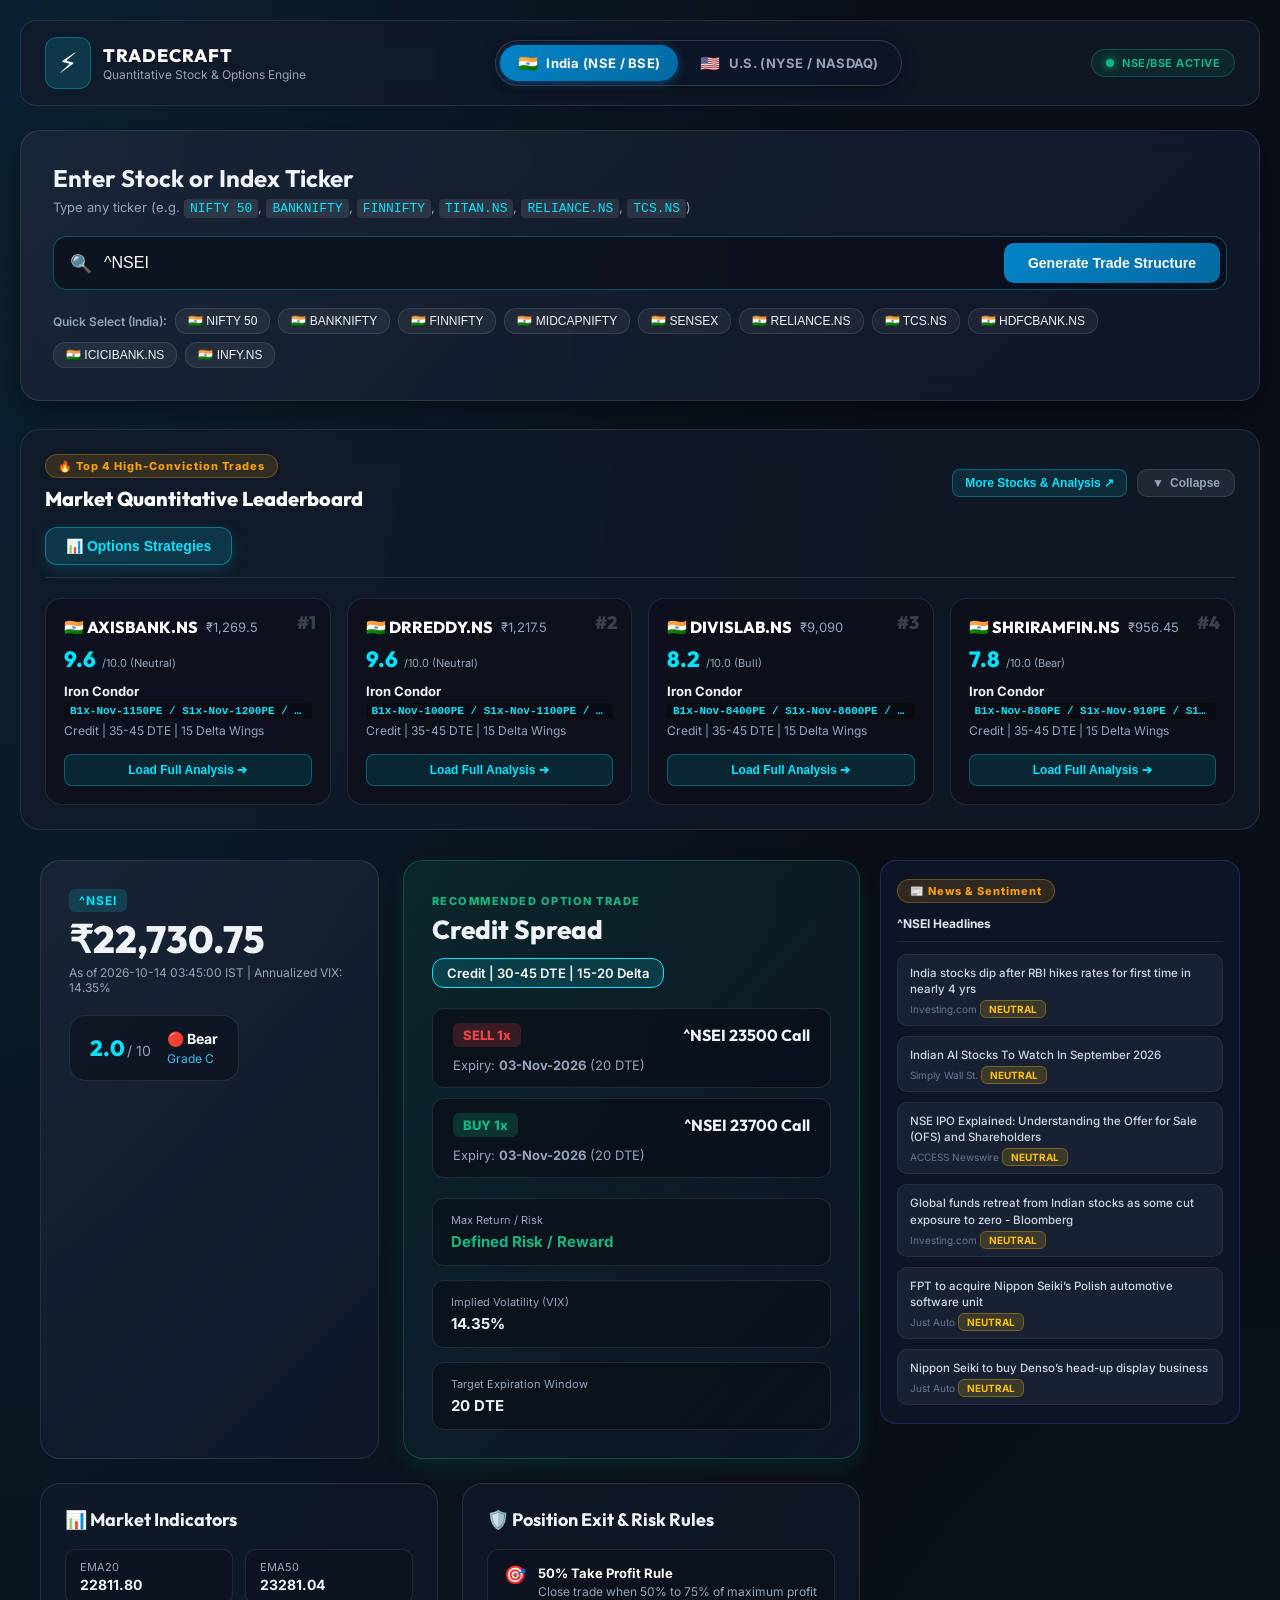
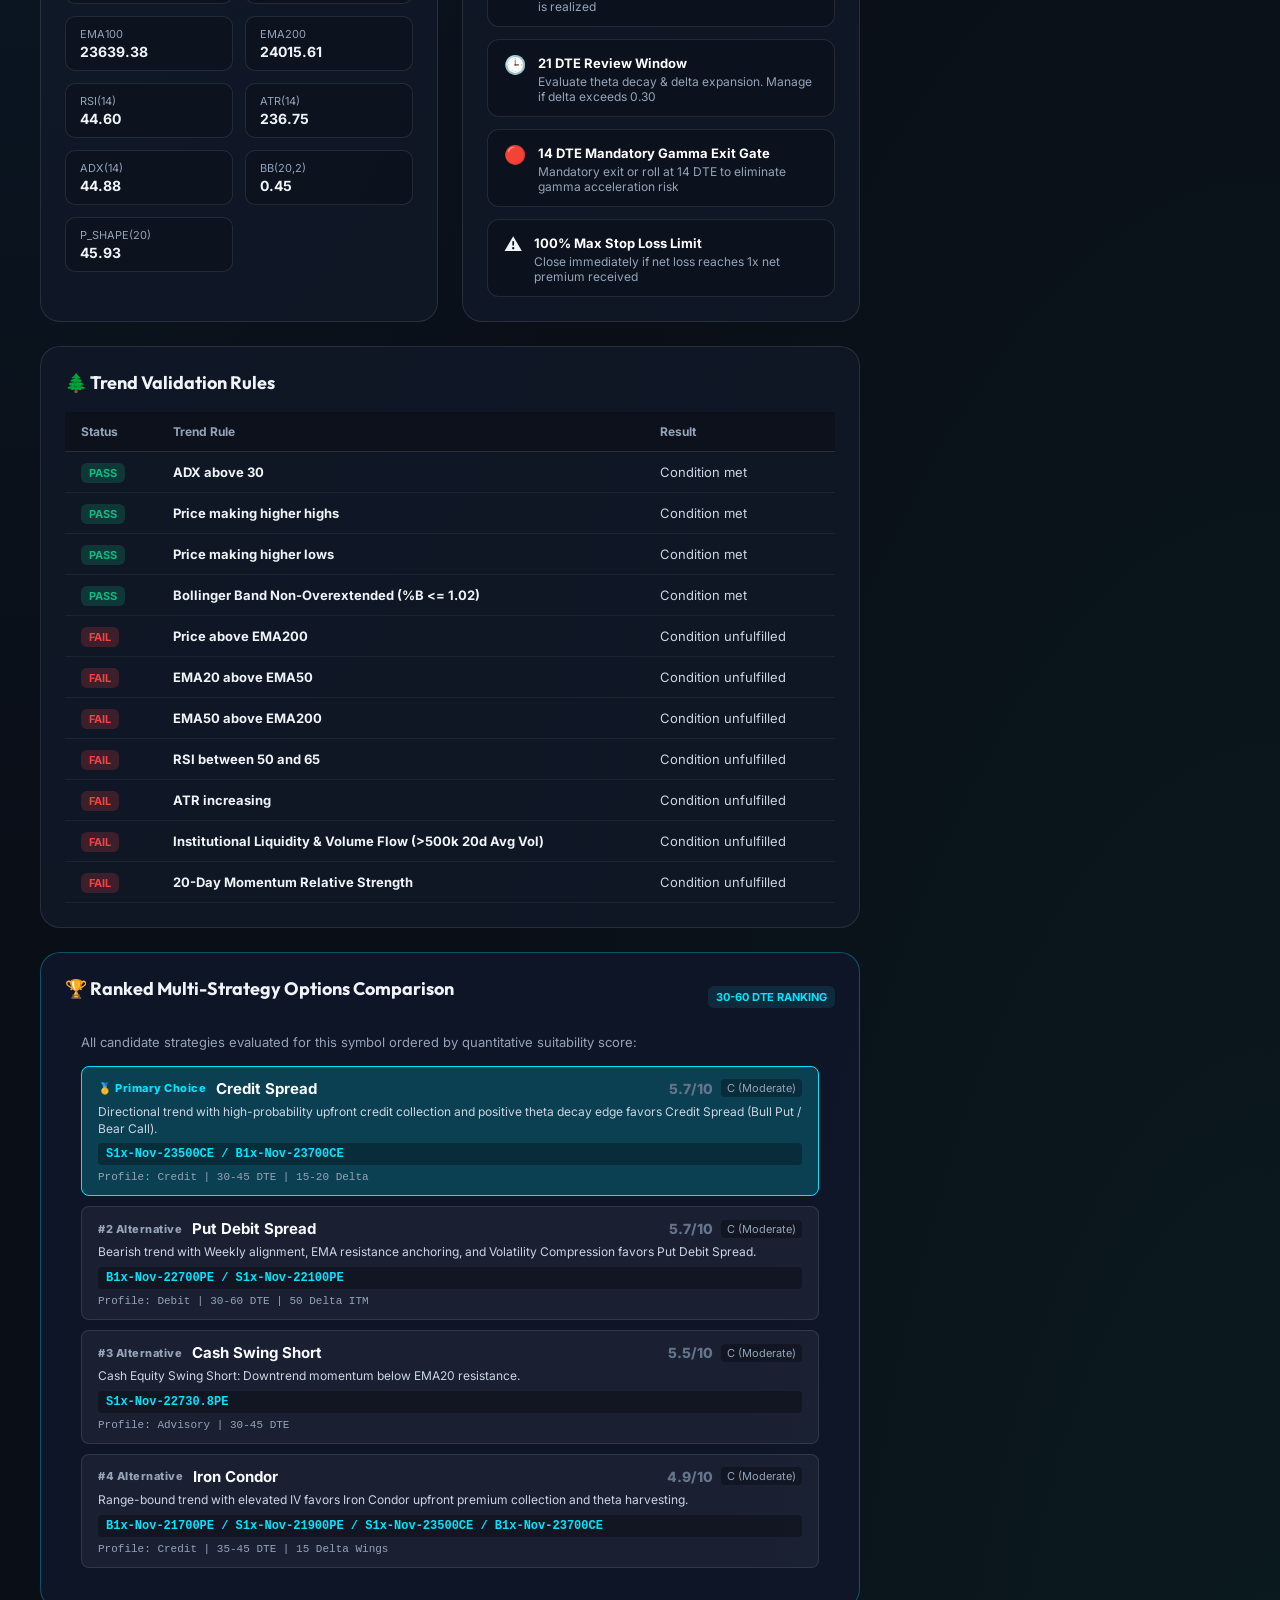
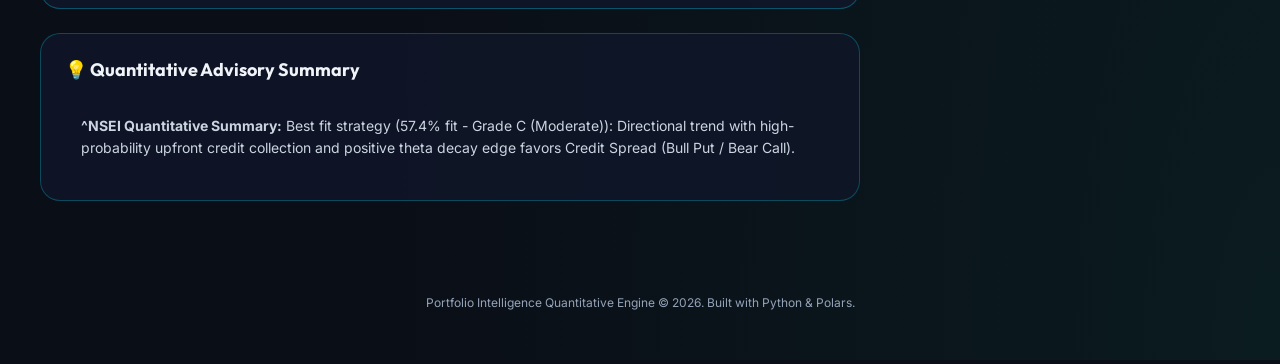
==== commit 741f36a7: "Set Indian market as default on GitHub Pages with top market switcher toggle" ====
--- a/web/index.html
+++ b/web/index.html
@@ -23,9 +23,24 @@
           <span class="brand-subtitle">Quantitative Stock & Options Engine</span>
         </div>
       </div>
+      
+      <!-- Top Market Switcher Toggle -->
+      <div class="market-switcher-container">
+        <div class="market-toggle-pill" id="market-switcher-pill">
+          <button type="button" class="market-toggle-btn active" id="btn-mkt-india" data-market="india">
+            <span class="flag-icon">🇮🇳</span>
+            <span class="mkt-name">India (NSE / BSE)</span>
+          </button>
+          <button type="button" class="market-toggle-btn" id="btn-mkt-us" data-market="us">
+            <span class="flag-icon">🇺🇸</span>
+            <span class="mkt-name">U.S. (NYSE / NASDAQ)</span>
+          </button>
+        </div>
+      </div>
+
       <div class="market-status">
         <span class="pulse-dot"></span>
-        <span class="status-text">LIVE MARKET ENGINE</span>
+        <span class="status-text" id="market-status-badge">NSE/BSE ACTIVE</span>
       </div>
     </header>
 
@@ -33,12 +48,12 @@
     <section class="search-section">
       <div class="search-card">
         <h2>Enter Stock or Index Ticker</h2>
-        <p class="search-hint">Type any ticker (e.g. <code>SPY</code>, <code>QQQ</code>, <code>NIFTY 50</code>, <code>BANKNIFTY</code>, <code>FINNIFTY</code>, <code>TITAN.NS</code>, <code>NVDA</code>, <code>AAPL</code>)</p>
+        <p class="search-hint" id="search-hint-text">Type any ticker (e.g. <code>NIFTY 50</code>, <code>BANKNIFTY</code>, <code>FINNIFTY</code>, <code>TITAN.NS</code>, <code>RELIANCE.NS</code>, <code>TCS.NS</code>)</p>
         
         <form id="search-form" class="search-form">
           <div class="input-wrapper">
             <span class="search-icon">🔍</span>
-            <input type="text" id="symbol-input" placeholder="Search company name or ticker (e.g. Titan, Reliance, Apple, Nifty 50, SPY)..." autocomplete="off" value="SPY">
+            <input type="text" id="symbol-input" placeholder="Search Indian company or ticker (e.g. Nifty 50, Bank Nifty, Titan, Reliance)..." autocomplete="off" value="^NSEI">
             <div id="search-autocomplete" class="search-autocomplete" style="display: none;"></div>
             <button type="submit" id="analyze-btn" class="btn-primary">
               <span class="btn-text">Generate Trade Structure</span>
@@ -49,15 +64,15 @@
 
         <div class="quick-chips" id="quick-chips">
           <span class="chip-label">Quick Select:</span>
-          <button class="chip" data-symbol="SPY">SPY</button>
-          <button class="chip" data-symbol="QQQ">QQQ</button>
           <button class="chip" data-symbol="^NSEI">NIFTY 50</button>
           <button class="chip" data-symbol="^NSEBANK">BANKNIFTY</button>
           <button class="chip" data-symbol="NIFTY_FIN_SERVICE.NS">FINNIFTY</button>
           <button class="chip" data-symbol="^NSEMDCP50">MIDCAPNIFTY</button>
           <button class="chip" data-symbol="^BSESN">SENSEX</button>
           <button class="chip" data-symbol="TITAN.NS">TITAN.NS</button>
-          <button class="chip" data-symbol="NVDA">NVDA</button>
+          <button class="chip" data-symbol="RELIANCE.NS">RELIANCE</button>
+          <button class="chip" data-symbol="TCS.NS">TCS</button>
+          <button class="chip" data-symbol="KOTAKBANK.NS">KOTAKBANK</button>
         </div>
       </div>
     </section>
@@ -85,10 +100,10 @@
           <button class="market-tab active" id="tab-options" data-category="options">📊 Options Strategies</button>
           <button class="market-tab" id="tab-cash" data-category="cash" style="display: none;">💵 Cash / Equity</button>
         </div>
-        <div class="market-filter-pills">
-          <button class="filter-pill active" id="pill-all" data-market="all">🌐 All</button>
+        <div class="market-filter-pills" style="display: none;">
+          <button class="filter-pill" id="pill-all" data-market="all">🌐 All</button>
           <button class="filter-pill" id="pill-us" data-market="us">🇺🇸 U.S.</button>
-          <button class="filter-pill" id="pill-india" data-market="india">🇮🇳 India</button>
+          <button class="filter-pill active" id="pill-india" data-market="india">🇮🇳 India</button>
         </div>
 
         <div id="top-trades-grid" class="top-trades-grid">
@@ -240,6 +255,20 @@
           </div>
         </section>
 
+        <!-- Ranked Multi-Strategy Breakdown Card -->
+        <section class="panel-card full-width" style="margin-top: 24px; border: 1px solid rgba(0, 229, 255, 0.3); background: rgba(15, 23, 42, 0.9);">
+          <div class="panel-header" style="display: flex; justify-content: space-between; align-items: center;">
+            <h3>🏆 Ranked Multi-Strategy Options Comparison</h3>
+            <span style="font-size: 11px; color: var(--accent-cyan); font-weight: 700; background: rgba(0, 229, 255, 0.1); padding: 4px 8px; border-radius: 6px;">30-60 DTE RANKING</span>
+          </div>
+          <div style="padding: 16px;">
+            <p style="font-size: 13px; color: #94a3b8; margin: 0 0 16px 0;">All candidate strategies evaluated for this symbol ordered by quantitative suitability score:</p>
+            <div id="res-ranked-strategies-container" style="display: flex; flex-direction: column; gap: 10px;">
+              <!-- Dynamic Ranked Strategies List -->
+            </div>
+          </div>
+        </section>
+
         <!-- Advisory Analysis Summary Card -->
         <section class="panel-card full-width" style="margin-top: 24px; border: 1px solid rgba(0, 229, 255, 0.25); background: rgba(15, 23, 42, 0.8);">
           <div class="panel-header">
@@ -289,6 +318,6 @@
     </div>
   </div>
 
-  <script src="app.js?v=20260730_03"></script>
+  <script src="app.js?v=20261005_01"></script>
 </body>
 </html>
--- a/web/styles.css
+++ b/web/styles.css
@@ -50,12 +50,63 @@
   display: flex;
   justify-content: space-between;
   align-items: center;
-  padding: 20px 24px;
+  padding: 16px 24px;
   background: var(--bg-card);
   backdrop-filter: blur(12px);
   border: 1px solid var(--border-color);
   border-radius: 16px;
   margin-bottom: 24px;
+  flex-wrap: wrap;
+  gap: 16px;
+}
+
+/* Market Switcher Toggle */
+.market-switcher-container {
+  display: flex;
+  align-items: center;
+  justify-content: center;
+}
+
+.market-toggle-pill {
+  display: inline-flex;
+  background: rgba(15, 23, 42, 0.85);
+  border: 1px solid rgba(255, 255, 255, 0.15);
+  border-radius: 9999px;
+  padding: 4px;
+  box-shadow: 0 4px 16px rgba(0, 0, 0, 0.4);
+  gap: 4px;
+}
+
+.market-toggle-btn {
+  display: inline-flex;
+  align-items: center;
+  gap: 8px;
+  background: transparent;
+  color: #94a3b8;
+  border: none;
+  padding: 8px 18px;
+  border-radius: 9999px;
+  font-family: var(--font-family);
+  font-size: 13px;
+  font-weight: 700;
+  cursor: pointer;
+  transition: all 0.25s cubic-bezier(0.4, 0, 0.2, 1);
+  letter-spacing: 0.3px;
+}
+
+.market-toggle-btn:hover {
+  color: #f8fafc;
+  background: rgba(255, 255, 255, 0.05);
+}
+
+.market-toggle-btn.active {
+  background: linear-gradient(135deg, #0284c7 0%, #0369a1 100%);
+  color: #ffffff;
+  box-shadow: 0 2px 10px rgba(2, 132, 199, 0.45);
+}
+
+.market-toggle-btn .flag-icon {
+  font-size: 16px;
 }
 
 .logo-area {
@@ -1139,9 +1190,6 @@
     padding: 0 12px 32px;
   }
   .news-sidebar {
-    position: static;
-    width: 100%;
-    flex: none;
-    max-height: 380px;
+    display: none !important;
   }
 }
